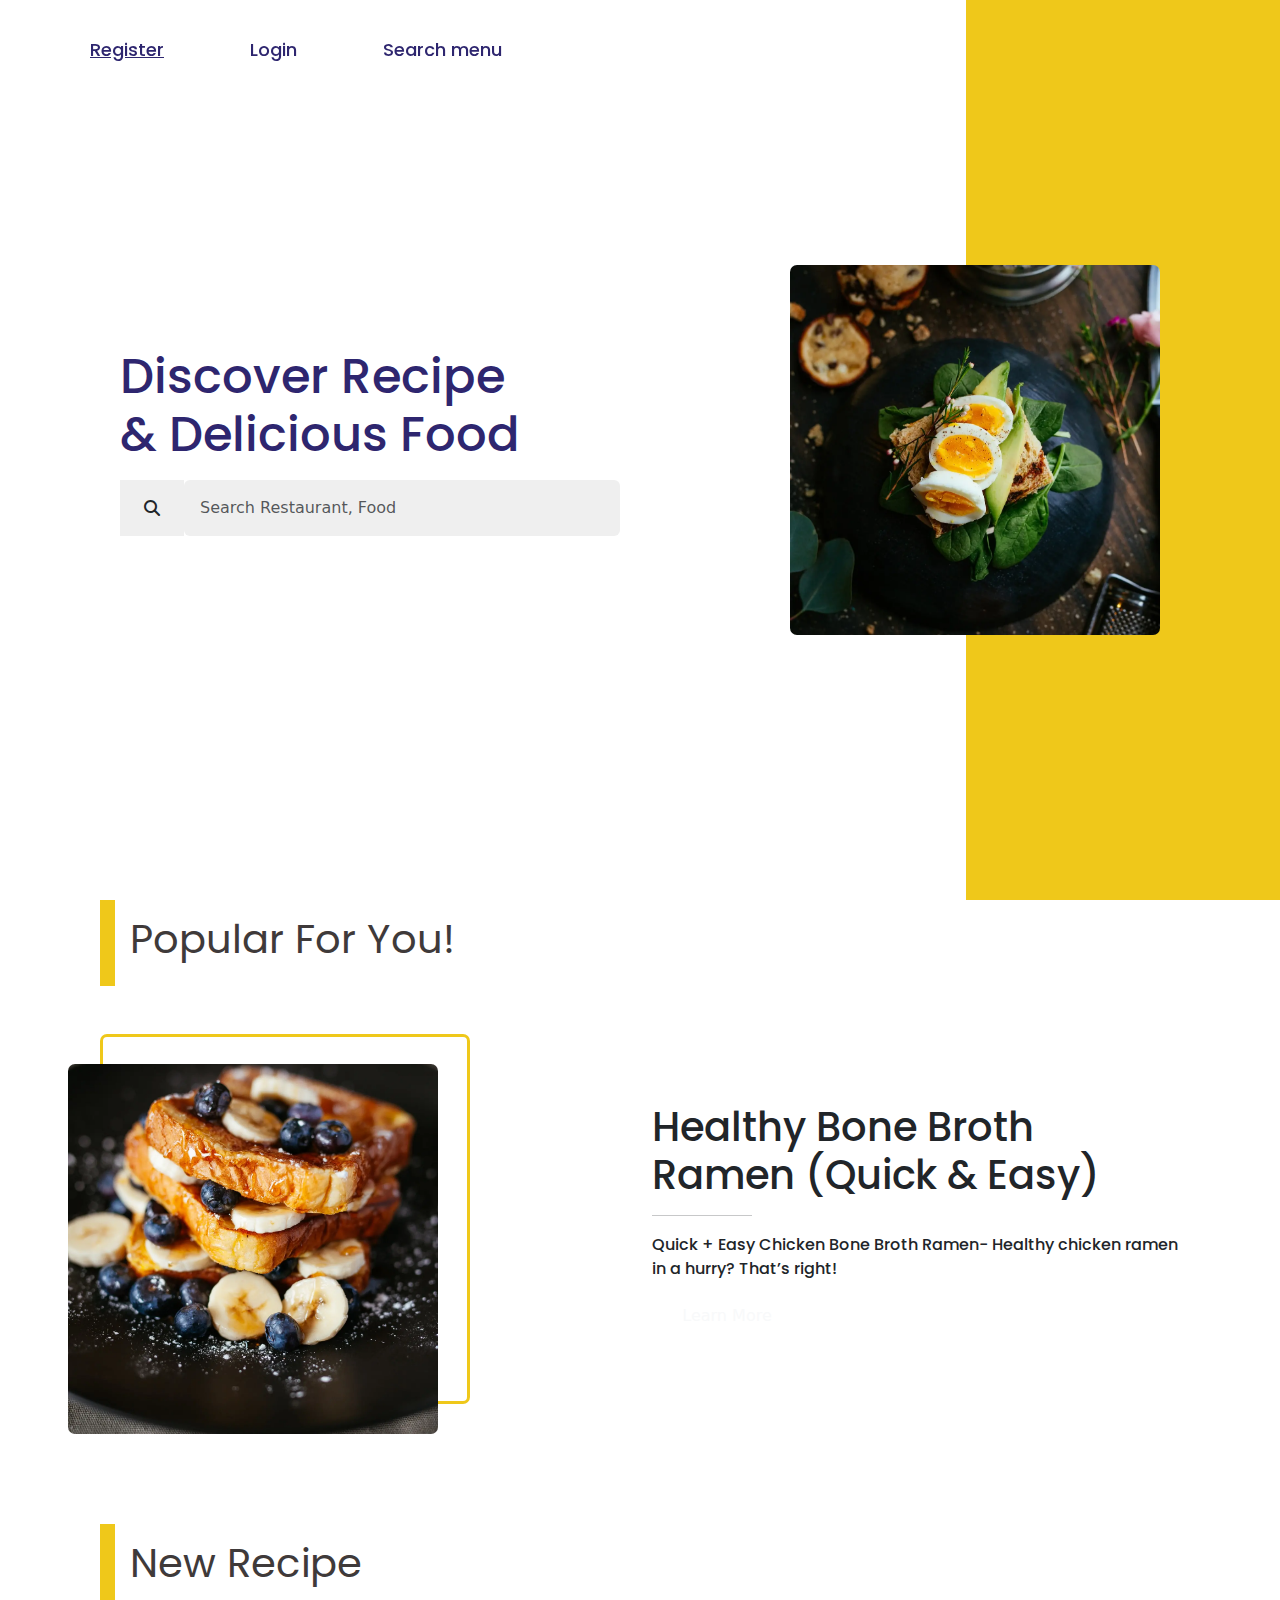
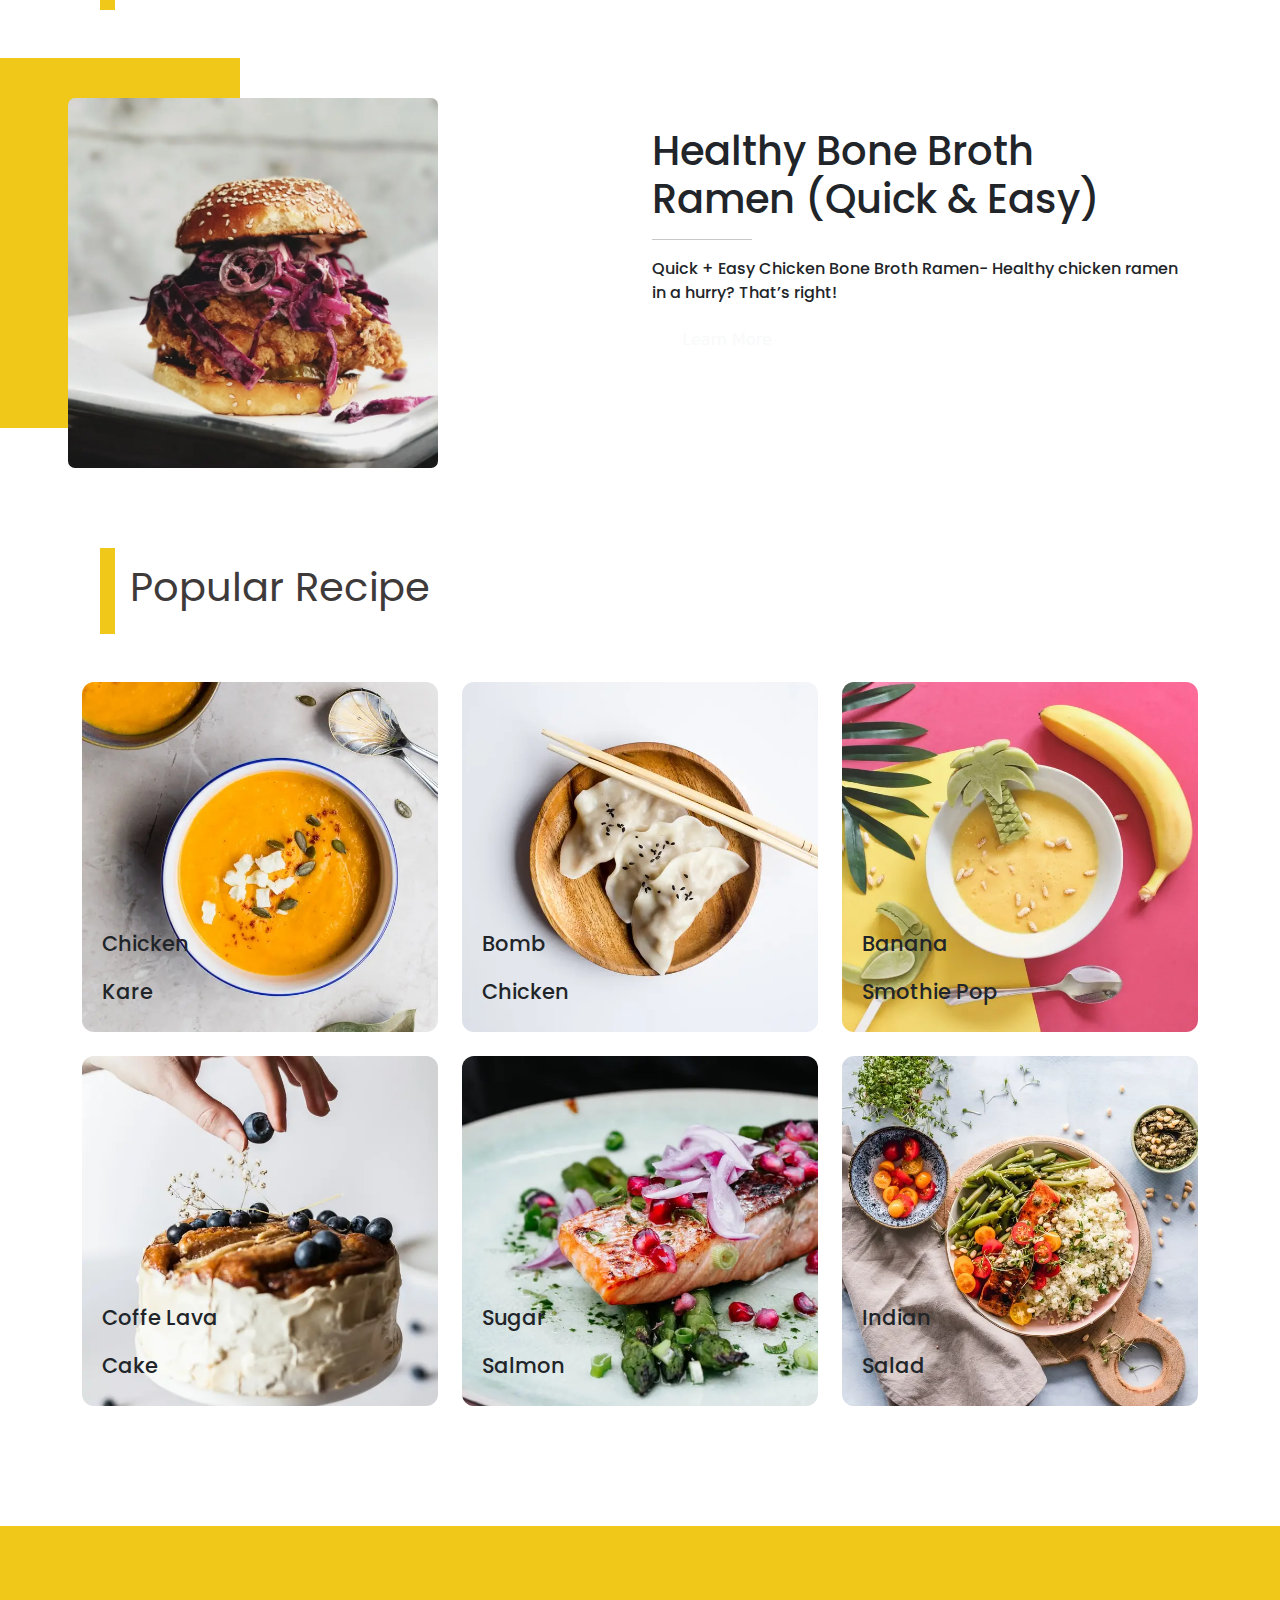
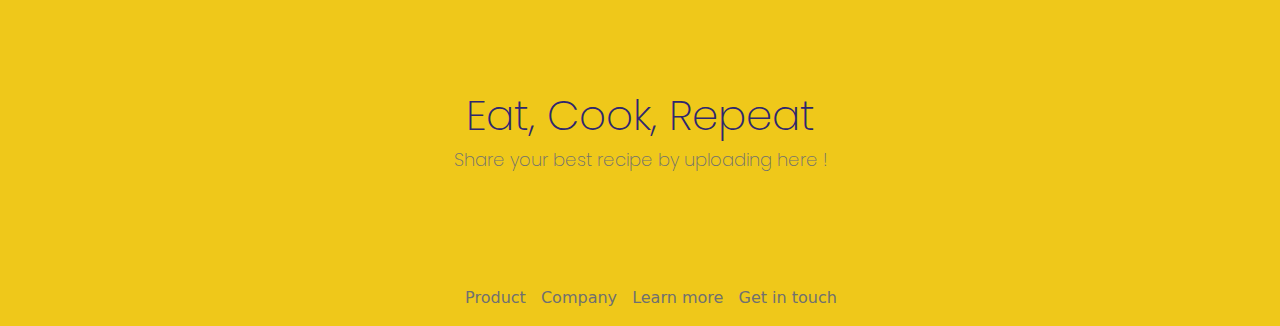
==== index.html @ 48947a73 "slicing frontend recipes" ====
<!doctype html>
<html lang="en">

<head>
    <meta charset="UTF-8">
    <meta http-equiv="X-UA-Compatible" content="IE=edge">
    <meta name="viewport" content="width=device-width, initial-scale=1.0">
    <link rel="stylesheet" href="https://cdn.jsdelivr.net/npm/bootstrap@5.2.3/dist/css/bootstrap.min.css">
    <link rel="stylesheet" href="https://cdnjs.cloudflare.com/ajax/libs/font-awesome/6.3.0/css/all.min.css">
    <link rel="stylesheet" href="style/style.css">

  <title>Index Recipes</title>
</head>

<body>
  <!-- navbar -->
            <nav class="navbar fixed-top navbar-expand-sm navbar-light">
                <div class="container">
                    <button class="navbar-toggler" type="button" data-bs-toggle="collapse" data-bs-target="#mynavbar">
                        <span class="navbar-toggler-icon"></span>
                    </button>
                    <div class="collapse navbar-collapse" id="mynavbar">
                        <ul class="navbar-nav me-auto">
                            <li class="nav-item">
                                <a class="nav-link active" href="register.html">Register</a>
                            </li>
                            <li class="nav-item">
                                <a class="nav-link" href="login.html">Login</a>
                            </li>
                            <li class="nav-item">
                                <a class="nav-link" href="serachMenu.html">Search menu</a>
                            </li>
                        </ul>
                    </div>
                </div>
            </nav>


    <section class="hero row">
      <div class="content col-10 col-sm-9 d-flex flex-column justify-content-center ">
        <h1 class="display-5 mb-3">Discover Recipe & Delicious Food</h1>
        <div class="search mb-3">
          <label class="py-2 px-4" for="search"><i class="fas fa-search"></i></label>
          <input type="search" class="form-control p-3" id="search" placeholder="Search Restaurant, Food">
        </div>
      </div>
      <div class="decoration col-2 col-sm-3 d-flex align-items-center background-landing">
        <img class="d-none d-md-block" src="assets/img/landing-hero.webp" alt="Hero Image">
      </div>
    </section>

    <!-- popular -->
    <section class="popular mb-10">
      <div class="title-section mb-4 mb-md-5">
        <h1>Popular For You!</h1>
      </div>
      <div class="row">
        <div class="left col-12 col-md-6">
          <img src="./assets/img/landing-suggestion.webp" alt="popular Image">
          <div></div>
        </div>
        <div class="right col-12 col-md-6">
          <div>
            <h1>Healthy Bone Broth Ramen (Quick & Easy)</h1>
            <hr>
            <p>
              Quick + Easy Chicken Bone Broth Ramen- Healthy chicken ramen in a hurry? That’s right!
            </p>
            <a href="/detail.html" class="btn back-primary text-light" style="width: 150px;">Learn More</a>
          </div>
        </div>
      </div>
    </section>

    <!-- new -->
    <section class="new mb-10">
      <div class="title-section mb-4 mb-md-5">
        <h1>New Recipe</h1>
      </div>
      <div class="row">
        <div class="left col-12 col-md-6">
          <img src="./assets/img/landing-new.webp" alt="New Recipe Image">
          <div></div>
        </div>
        <div class="right col-12 col-md-6">
          <div>
            <h1>Healthy Bone Broth Ramen (Quick & Easy)</h1>
            <hr>
            <p>
              Quick + Easy Chicken Bone Broth Ramen- Healthy chicken ramen in a hurry? That’s right!
            </p>
            <a href="/detail.html" class="btn back-primary text-light" style="width: 150px;">Learn More</a>
          </div>
        </div>
      </div>
    </section>

    <!-- popular -->
    <section class="popular mb-10">
      <div class="title-section mb-4 mb-md-5">
        <h1>Popular Recipe</h1>
      </div>
      <div class="container">
        <div class="row row-cols-1 row-cols-sm-2 row-cols-md-3 g-4">
          <div class="col">
            <a href="/detail.html">
              <div class="card align-items-center">
                <p class="title text-dark">Chicken <br> Kare</p>
                <img src="./assets/img/popular-1.webp" class="card-img-top" alt="Chicken Kare">
              </div>
            </a>
          </div>
          <div class="col">
            <a href="/detail.html">
              <div class="card align-items-center">
                <p class="title text-dark">Bomb <br> Chicken</p>
                <img src="./assets/img/popular-2.webp" class="card-img-top" alt="Bomb Chicken">
              </div>
            </a>
          </div>
          <div class="col">
            <a href="/detail.html">
              <div class="card align-items-center">
                <p class="title text-dark">Banana <br> Smothie Pop</p>
                <img src="./assets/img/popular-3.webp" class="card-img-top" alt="Banana Smothie Pop">
              </div>
            </a>
          </div>
          <div class="col">
            <a href="/detail.html">
              <div class="card align-items-center">
                <p class="title text-dark">Coffe Lava <br> Cake</p>
                <img src="./assets/img/popular-4.webp" class="card-img-top" alt="Coffe Lava Cake">
              </div>
            </a>
          </div>
          <div class="col">
            <a href="/detail.html">
              <div class="card align-items-center">
                <p class="title text-dark">Sugar <br> Salmon</p>
                <img src="./assets/img/popular-5.webp" class="card-img-top" alt="Sugar Salmon">
              </div>
            </a>
          </div>
          <div class="col">
            <a href="/detail.html">
              <div class="card align-items-center">
                <p class="title text-dark">Indian <br> Salad</p>
                <img src="./assets/img/popular-6.webp" class="card-img-top" alt="Indian Salad">
              </div>
            </a>
          </div>
        </div>
      </div>
    </section>
  </div>

  <!-- footer -->
  <footer class="footer" style="margin-top: 70px;">
    <div class="card text-center justify-content-center" style="
    height: 400px; background-color: #EFC81A; border-radius: 0; border: none; ">
        <div class="card-body" style="margin-top: 150px;">
            <h5 class="card-title">Eat, Cook, Repeat</h5>
            <p class="card-text">Share your best recipe by uploading here !</p>
        </div>
        <div class="menu-footer">
            <ul>
                <li style="list-style: none;">
                    <a href="">Product </a>
                    <a href="">Company </a>
                    <a href="">Learn more</a>
                    <a href="">Get in touch</a>
                </li>
            </ul>
        </div>
    </div>
</footer>

  <script src="https://cdn.jsdelivr.net/npm/bootstrap@5.2.3/dist/js/bootstrap.bundle.min.js"></script>
</body>

</html>
---- style/style.css ----
@import url('https://fonts.googleapis.com/css2?family=Poppins:wght@200;400;600&display=swap');

:root {
  --yellow: #EFC81A;
  --light-color: #696F79;
  --blue-dark: #2E266F;
  --secondary: #E7E7E7;
  --black: #000000;
  --dark: #3F3A3A;
  --border: .2rem solid var(--black);
}

.recipe h2 {
  justify-content: center;
  margin-top: 130px;
  font-family: 'Poppins';
  font-style: normal;
  font-weight: 700;
  font-size: 30px;
  line-height: 45px;

  /* identical to box height */
  display: flex;
  align-items: center;

  color: var(--yellow);
}

.recipe h2 .started {
  justify-content: center;
  margin-top: 401px;
  font-family: 'Poppins';
  font-style: normal;
  font-weight: 700;
  font-size: 30px;
  line-height: 45px;

  /* identical to box height */
  display: flex;
  align-items: center;

  color: var(--yellow);
}

.recipe p {
  margin-top: 22px;
  justify-content: center;
  font-family: 'Poppins';
  font-style: normal;
  font-weight: 400;
  font-size: 18px;
  line-height: 28px;

  /* identical to box height, or 156% */
  display: flex;
  align-items: center;

  color: var(--light-color);
}

.form-input .form-label {
  color: var(--light-color);
  font-family: 'Poppins';
  font-size: 16px;
  font-weight: 500;
  line-height: 24px;
  margin-top: 12px;
}

.form-input .form-control {
  font-family: 'Poppins';
  font-style: normal;
  font-weight: 500;
  font-size: 14px;
  line-height: 21px;
  width: 426px;
  height: 64px;
  left: 748px;
  top: 577px;

  background: #FFFFFF;
  border-radius: 6px;

}

.form-input .form-control:hover {
  border: 1px solid var(--yellow);
  box-shadow: 0px 4px 10px 3px rgba(0, 0, 0, 0.11);
}

.button-input {
  position: relative;
  background-color: var(--yellow) !important;
  font-family: 'Poppins';
  margin-top: 37px;
  text-align: center;
  color: #FFFFFF;
  width: 426px;
  height: 64px;
}


.button-input:hover {
  color: #FFFFFF !important;
}

.form-check-input {
  border-color: var(--yellow);
  background-color: var(--yellow) !important;
  border: none;
}

.form-check label {
  color: var(--light-color);
  font-family: 'Poppins';
  margin-left: 15px;
  line-height: 24px;
  font-weight: 400;
}

.already {
  font-family: 'Poppins';
  font-style: normal;
  font-weight: 500;
  font-size: 13px;
  line-height: 20px;
  /* identical to box height */

  justify-content: center;
  text-align: center;
  margin-top: 125px;
  margin-bottom: 20px;

  color: #999999;
}

.already span a {
  text-decoration: none;
  color: var(--yellow);
}


/* Style login */

.form-login .form-label {
  color: var(--light-color);
  font-family: 'Poppins';
  font-size: 16px;
  font-weight: 500;
  line-height: 24px;
  margin-top: 12px;
}


.form-login .form-control {
  font-family: 'Poppins';
  font-style: normal;
  font-weight: 500;
  font-size: 14px;
  line-height: 21px;
  width: 426px;
  height: 64px;
  left: 748px;
  top: 577px;

  background: #FFFFFF;
  border-radius: 6px;
}


/* forgot password */
.form-forgot .form-label {
  color: var(--light-color);
  font-family: 'Poppins';
  font-size: 16px;
  font-weight: 500;
  line-height: 24px;
  margin-top: 12px;
}


.form-forgot .form-control {
  font-family: 'Poppins';
  font-style: normal;
  font-weight: 500;
  font-size: 14px;
  line-height: 21px;
  width: 426px;
  height: 64px;
  left: 748px;
  top: 577px;

  background: #FFFFFF;
  border-radius: 6px;

}

.form-forgot .link-forgot {
  font-family: 'Poppins';
  font-style: normal;
  font-weight: 500;
  font-size: 13px;
  line-height: 20px;
  color: var(--light-color);
  margin-top: 12px;
}

.form-forgot .link-forgot span a {
  color: var(--yellow);
  text-decoration: none;
}

/* modal alert */
.modal-alert h4 {
  color: var(--yellow);

  font-family: 'Poppins';
  font-weight: 600;
  font-size: 30px;
  line-height: 45px;
  margin-top: 131px;
  justify-content: center;
}

.modal-alert p {
  font-family: 'Poppins';
  font-style: normal;
  font-weight: 900;
  font-size: 18px;
  line-height: 28px;
  color: var(--light-color);
  text-align: center;
  margin-top: 48px;
  margin-bottom: 64px;
}

.button-oke button {
  position: relative;
  background-color: var(--yellow) !important;
  font-family: 'Poppins';
  margin-top: 37px;
  text-align: center;
  color: #FFFFFF;
  width: 426px;
  height: 64px;
  margin-top: 64px;
  margin-bottom: 68px;
}

.button-oke button:hover {
  color: #FFFFFF;
}

/* update profile */
.form-login .link-update-profile {
  font-family: 'Poppins';
  font-style: normal;
  font-weight: 500;
  font-size: 13px;
  line-height: 20px;
  color: var(--light-color);
  margin-top: 12px;
}

.form-login .link-update-profile span a {
  color: var(--yellow);
  text-decoration: none;
}

.image-circle-wrappper {
  max-width: 200px;
  max-height: 200px;
  border-radius: 50%;
  overflow: hidden;
}

.wrapper {
  justify-content: center;
  text-align: center;
  display: flex;
  margin-top: 364px;
}

.change-picture {
  justify-content: center;
  text-align: center;
  display: flex;
  margin-top: 21px;
  font-family: 'Poppins';
  font-style: normal;
  font-weight: 500;
  font-size: 18px;
  line-height: 27px;
  text-align: center;
  margin-bottom: 65px;
}

.navbar-nav a {
  color: var(--blue-dark);
  margin-right: 70px;
  font-family: 'Poppins';
  font-style: normal;
  font-weight: 500;
  font-size: 18px;
  line-height: 27px;
}

.navbar-nav .active {
  text-decoration: underline;
  color: var(--blue-dark) !important;
}

.navbar {
  margin-top: 20px;
}

.image-profile img {
  max-width: 64px;
  max-height: 64px;
  border-radius: 50%;
  overflow: hidden;
}

.image-profile li p {
  font-family: 'Poppins';
  font-style: normal;
  font-weight: 500;
  font-size: 18px;
  margin-bottom: -6px;
}

.image-profile li a {
  font-family: 'Poppins';
  font-style: normal;
  font-weight: 600;
  font-size: 22px;
  list-style: none;
  text-decoration: none;
  color: var(--black);
}

.image-profile .line-left {
  width: 5px;
  height: 97px;
  background-color: var(--yellow);
  margin-right: 16px;
  margin-top: -14px;
}

/* modal logout */
.modal-logout h4 {
  color: var(--yellow);

  font-family: 'Poppins';
  font-weight: 600;
  font-size: 30px;
  line-height: 45px;
  margin-top: 131px;
}

.modal-logout p {
  font-family: 'Poppins';
  font-style: normal;
  font-weight: 900;
  font-size: 18px;
  line-height: 28px;
  color: var(--light-color);
  text-align: center;
  margin-top: 90px;
}

.button-yes button {
  position: relative;
  background-color: var(--secondary) !important;
  font-family: 'Poppins';
  margin-top: 28px;
  text-align: center;
  color: #FFFFFF;
  width: 426px;
  height: 64px;
  margin-top: -100px;
  margin-bottom: 68px;
}

.button-yes button:hover {
  color: #FFFFFF !important;
}

/* detail profile */
.profile-recipes img {
  max-width: 64px;
  max-height: 64px;
  border-radius: 50%;
  overflow: hidden;
}

.profile-recipes .title h5 {

  font-family: 'Poppins';
  font-style: normal;
  font-weight: 500;
  font-size: 24px;
  color: var(--black);


}

.profile-recipes p {
  font-family: 'Poppins';
  font-weight: 900;
  font-size: 24px;
  text-transform: capitalize;

}

.profile-recipes h5 {
  font-family: 'Poppins';
  font-weight: 500;
  font-size: 24px;
}

.profile-recipes span {
  top: 281px;
  font-family: 'Poppins';
  font-style: normal;
  font-weight: 400;
  font-size: 16px;

  /* identical to box height, or 258% */
  display: flex;
  text-transform: capitalize;

  color: var(--black);
}

.profile-recipes .like a {
  margin-right: 128px;

  font-family: 'Poppins';
  font-size: 24px;
  font-weight: 500;
  align-items: center;
  text-transform: capitalize;
  text-decoration: none;
}

.footer h5 {
  font-family: 'Poppins';
  font-style: normal;
  font-weight: 200;
  font-size: 42px;
  line-height: 48px;
  color: #2E266F;
  ;
}

.footer p {
  font-family: 'Poppins';
  font-style: normal;
  font-weight: 200;
  font-size: 18px;
  line-height: 24px;

  color: #707070;
}

.footer .menu-footer a {
  text-decoration: none;
  color: #707070;
  margin-right: 10px;
}

/* Searc Menu */
.profile-recipes .discover p {
  font-family: 'Poppins';
  font-style: normal;
  font-weight: 500;
  font-size: 42px;
  line-height: 50px;
  color: var(--blue-dark);
}

.search form input {
  background-color: #EFEFEF;
  border: none;
}

.search form button {
  background-color: #EFC81A;
  border: none;
  color: #FFFFFF;
}

.search form button:hover {
  background-color: var(--yellow);
}

.menu-search button {
  margin-top: 20px;
  margin-right: 10px;
  border: none;
  color: #FFFFFF;
  font-style: 'Poppins';
}

.menu-search button:hover {
  color: #FFFFFF;
}

/* detail menu */
.detail-menu h1 {
  font-family: 'Poppins';
  font-style: normal;
  font-weight: 500;
  font-size: 42px;
  line-height: 90px;
  text-align: center;
  margin-top: 96px;
  color: var(--blue-dark);
}

.ingradients h4 {
  font-family: 'Poppins';
  font-style: normal;
  font-weight: 500;
  font-size: 40px;
  line-height: 62px;
  color: var(--dark);
}

.ingradients p {

  font-family: 'Poppins';
  font-style: normal;
  font-weight: 200;
  font-size: 28px;
  line-height: 54px;
  display: flex;
}

.comment img {
  max-width: 64px;
  max-height: 64px;
  border-radius: 50%;
  overflow: hidden;
}

.comment p {
  font-family: 'Poppins';
  font-weight: 900;
  font-size: 24px;
  text-transform: capitalize;

}

.comment h5 {
  font-family: 'Poppins';
  font-weight: 500;
  font-size: 24px;
}

/* Add menu */

.add-menu form input,
.add-menu textarea,
.add-menu select {
  background-color: #F6F5F4;
  border: none;
}


/* Index */


.hero {
  height: 100vh;
}

.hero .content h1 {
  max-width: 400px;
  margin-left: 22px;
  color: var(--blue-dark);
  font-family: 'Poppins';
  font-weight: 500;
}

.hero .content .search {
  display: flex;
  max-width: 400px;
  margin-left: 22px;
}

.hero .content .search label {
  display: flex;
  justify-content: center;
  align-items: center;
  background-color: #EFEFEF;
  border: none;
}

.hero .content .search label:hover {
  cursor: pointer;
}

.hero .content .search input {
  background-color: #EFEFEF;
  border: none;
}

.hero .content .search input:focus {
  background-color: #ffffff;
}

.hero .decoration img {
  position: absolute;
  right: 50px;
  width: 220px;
  height: 220px;
  object-fit: cover;
  border-radius: 7px;
}

.title-section {
  border-left: 15px solid #EFC81A;
  padding: 15px;
  display: flex;
  color: #3F3A3A;
  margin-left: 20px;
}

.title-section h1 {
  font-family: 'Poppins';
  font-weight: 400;

}

.popular .row {
  min-height: 300px;
}

.popular .left {
  position: relative;
}

.popular .left div {
  width: 220px;
  height: 220px;
  border-radius: 7px;
  border: 3px solid #EFC81A;
  margin-left: 20px;
}

.popular .left img {
  width: 220px;
  height: 220px;
  position: absolute;
  top: 20px;
  left: 53px;
  object-fit: cover;
  border-radius: 7px;
}

.popular .right {
  margin-top: 60px;
}

.popular .right div {
  margin-right: 20px;
  margin-left: 20px;
}

hr {
  width: 100px;
  height: 2px;
}

/* new */
.new .row {
  min-height: 300px;
}

.new .left {
  position: relative;
}

.new .left div {
  width: 220px;
  height: 220px;
  background-color: #EFC81A;
  margin-left: -20px;
}

.new .left img {
  width: 220px;
  height: 220px;
  position: absolute;
  top: 25px;
  left: 53px;
  object-fit: cover;
  border-radius: 7px;
}

.new .right {
  margin-top: 60px;
}

.new .right div {
  margin-right: 20px;
  margin-left: 20px;
}

/* popular */
.popular .card {
  position: relative;
  border: none;
}

.popular .card {
  font-family: 'Poppins';
  font-size: 32px;
  line-height: 48px;
  font-weight: 500;
}

.popular .title {
  position: absolute;
  bottom: 0;
  left: 20px;
  font-size: 21px;
}

.popular img {
  object-fit: cover;
  border-radius: 12px;
  height: 250px;
}



.background-landing {
  background-color: #EFC81A !important;

}

.mb-10 {
  margin-bottom: 120px !important;
}






























@media (min-width: 768px) {
  .title-section {
    margin-left: 60px;
  }

  .hero .decoration img {
    right: 50px;
  }

  .hero .content h1 {
    margin-left: 50px;
  }

  .hero .content .search {
    margin-left: 50px;
  }

  .popular .left div {
    margin-left: 60px;
    width: 250px;
    height: 250px;
  }

  .popular .left img {
    top: -22px;
    left: 97px;
    width: 250px;
    height: 250px;
  }

  .popular .right {
    margin-top: 0;
  }

  .popular .right div {
    margin-right: 60px;
    margin-left: 0px;
  }

  .new .left img {
    width: 250px;
    height: 250px;
    top: 25px;
    left: 95px;
  }

  .new .left div {
    height: 250px;
  }

  .new .right {
    margin-top: 0;
  }

  .new .right div {
    margin-right: 60px;
    margin-left: 0px;
  }

  .popular img {
    height: 225px;
  }
}

@media (min-width: 992px) {
  .title-section {
    margin-left: 100px;
  }

  /* hero */
  .hero .decoration img {
    right: 100px;
    width: 290px;
    height: 290px;
  }

  .hero .content h1 {
    margin-left: 100px;
  }

  .hero .content .search {
    max-width: 450px;
    margin-left: 100px;
  }

  /* popular */
  .popular .left img {
    width: 330px;
    height: 330px;
    top: -25px;
    left: 85px;
  }

  .popular .left div {
    margin-left: 100px;
    width: 330px;
    height: 330px;
  }

  .popular .right {
    display: flex;
    align-items: center;
  }

  .popular .right h1,
  .popular .right p {
    font-family: 'Poppins';
    font-weight: 500;
  }

  .popular .right div {
    margin-right: 100px;
  }

  /* new */
  .new .left img {
    width: 330px;
    height: 330px;
    top: 40px;
    left: 85px;
  }

  .new .left div {
    height: 330px;
  }

  .new .right {
    display: flex;
    align-items: center;
  }

  .new .right h1,
  .new .right p {
    font-family: 'Poppins';
    font-weight: 500;
  }

  .new .right div {
    margin-right: 100px;
  }

  /* popular */
  .popular img {
    height: 300px;
  }
}

@media (min-width: 1200px) {

  /* hero */
  .hero .decoration img {
    right: 120px;
    width: 370px;
    height: 370px;
  }

  .hero .content h1 {
    max-width: 400px;
    margin-left: 120px;
  }

  .hero .content .search {
    max-width: 500px;
    margin-left: 120px;
  }

  /* popular */
  .popular .left div {
    width: 370px;
    height: 370px;
  }

  .popular .left img {
    top: 30px;
    left: 80px;
    width: 370px;
    height: 370px;
  }

  /* new */
  .new .left img {
    width: 370px;
    height: 370px;
    top: 40px;
    left: 80px;
  }

  .new .left div {
    width: 260px;
    height: 370px;
  }

  /* popular */
  .popular img {
    height: 350px;
  }
}


@media (max-width: 450px) {
  .form-input .form-label {
    color: var(--light-color);
    font-family: 'Poppins';
    font-size: 14px;
    font-weight: 400;
    line-height: 20px;
    margin-top: 10px;
  }

  .form-input .form-control {
    font-family: 'Poppins';
    font-style: normal;
    font-weight: 500;
    font-size: 12px;
    line-height: 21px;
    width: 340px;
    height: 60px;
    left: 200px;
    top: 577px;

    background: #FFFFFF;
    border-radius: 6px;

  }

  .form-input .form-control:hover {
    border: 5px solid var(--yellow);
    box-shadow: 0px 4px 10px 3px rgba(0, 0, 0, 0.11);
  }

  .form-login .form-control {
    font-family: 'Poppins';
    font-style: normal;
    font-weight: 500;
    font-size: 12px;
    line-height: 21px;
    width: 340px;
    height: 60px;
    left: 200px;
    top: 577px;

    background: #FFFFFF;
    border-radius: 6px;

  }

  .form-forgot .form-control {
    font-family: 'Poppins';
    font-style: normal;
    font-weight: 500;
    font-size: 12px;
    line-height: 21px;
    width: 340px;
    height: 60px;
    left: 200px;
    top: 577px;

    background: #FFFFFF;
    border-radius: 6px;

  }

  .button-input {
    position: relative;
    background-color: var(--yellow) !important;
    font-family: 'Poppins';
    margin-top: 37px;
    text-align: center;
    color: #FFFFFF;
    width: 340px;
    height: 60px;
  }

  .recipe h2 {
    margin-top: 40px;
    text-align: center;
  }

  .already {
    margin-top: 40px;
  }

  .image-profile .line-left {
    width: 3px;
    height: 60px;
    background-color: var(--yellow);
    margin-right: 16px;
    margin-top: 1px;
  }

  .profile-recipes .container {
    margin-left: 10px !important;
  }

  .detail-menu .image img {
    width: 360px !important;
    height: 300px !important;
  }

  .profile-recipes span {
    justify-content: left !important;
  }


}
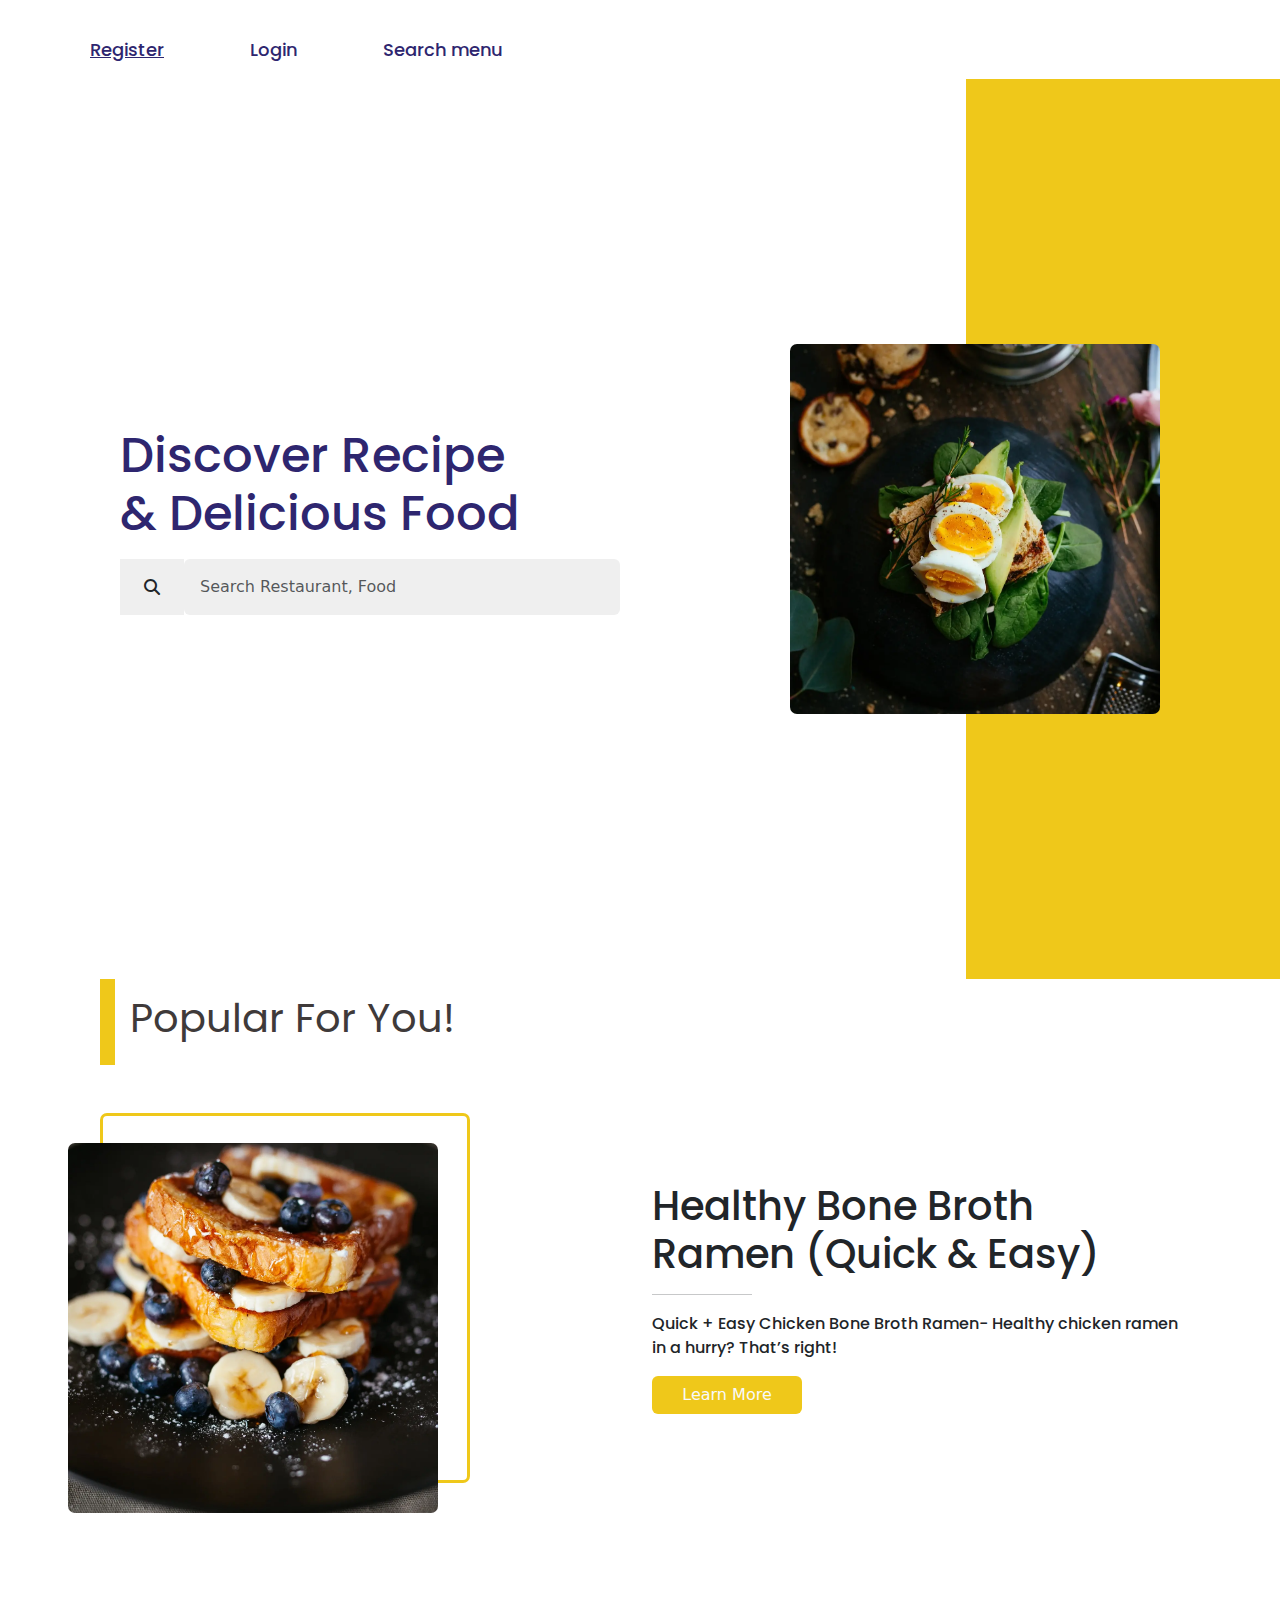
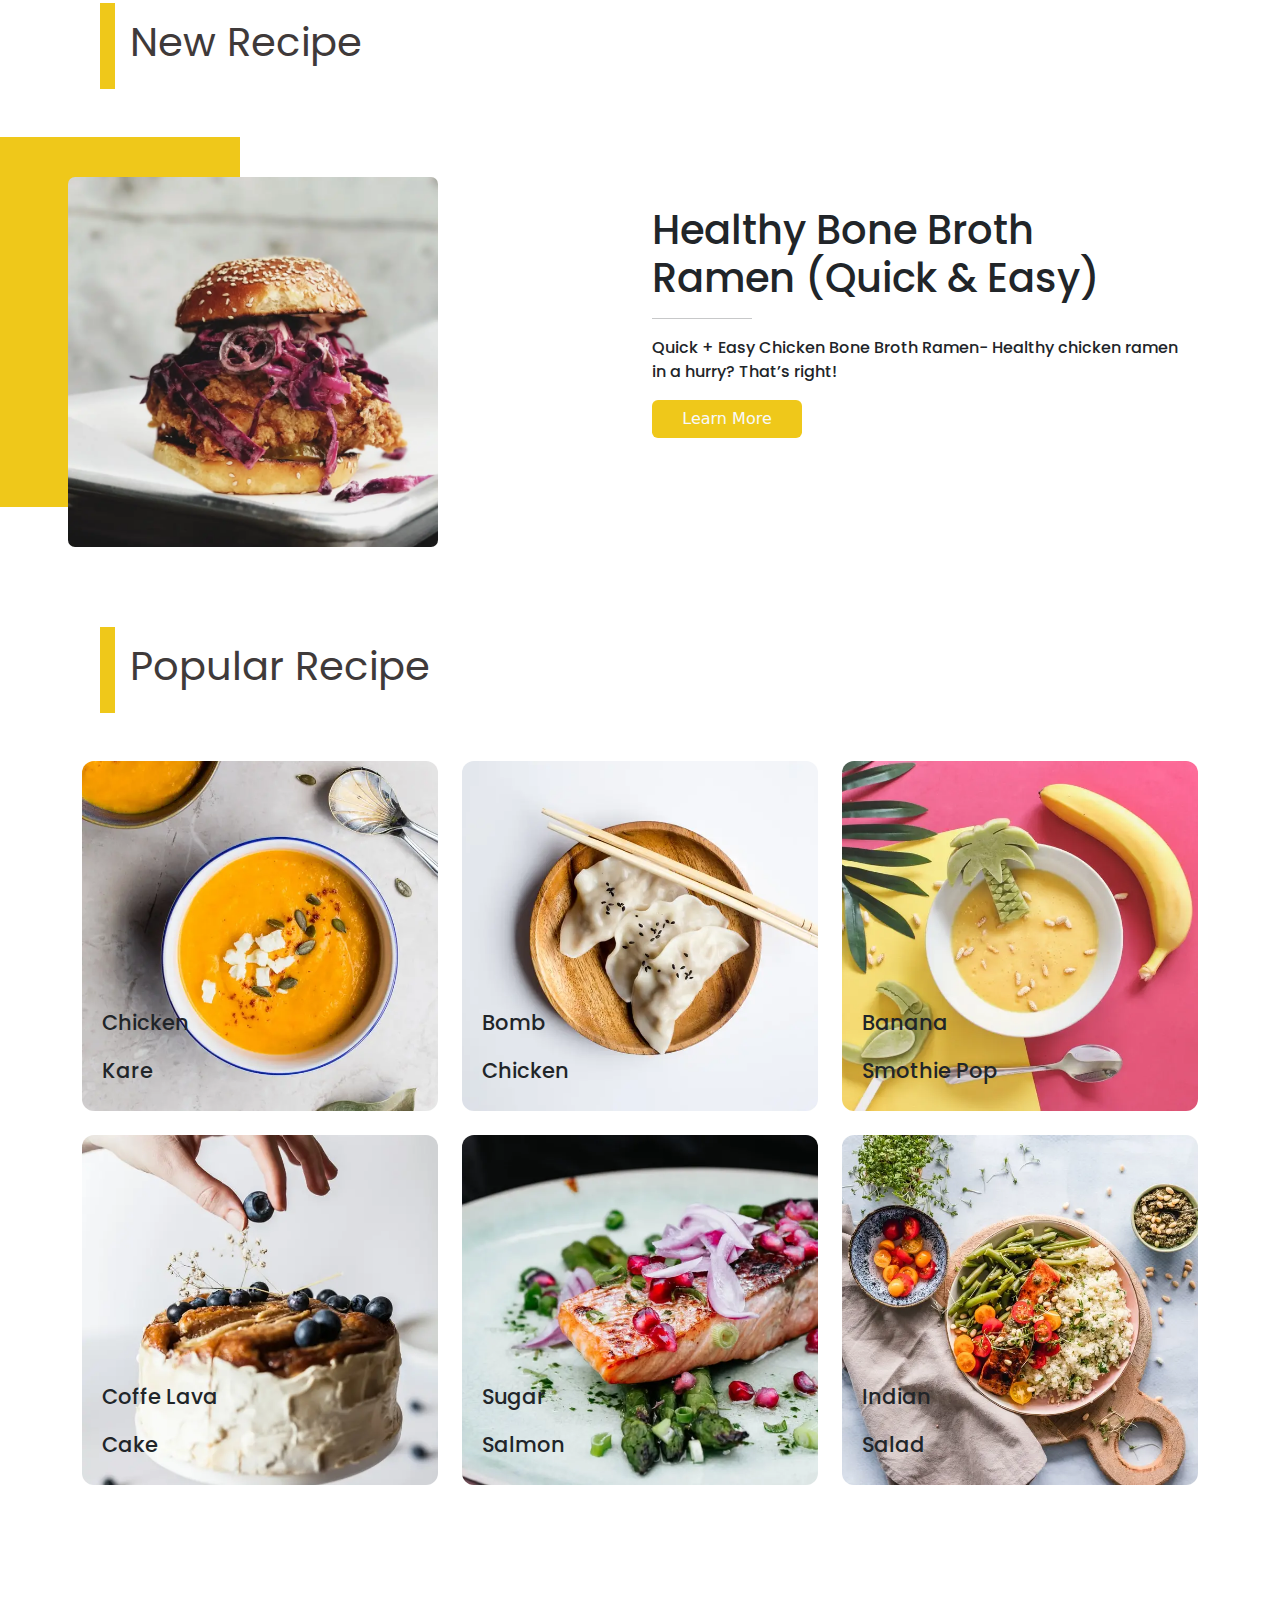
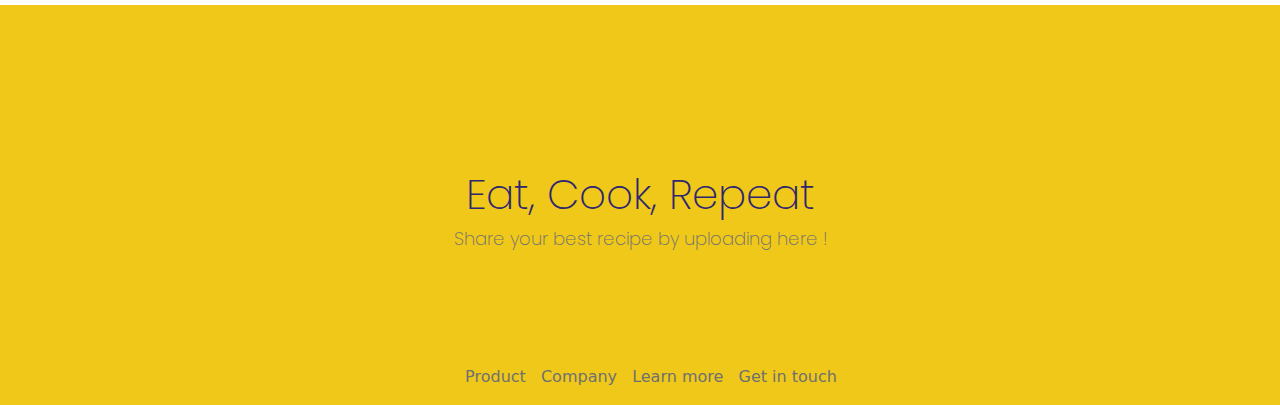
==== commit ce66fda2: "memperbaiki bagian home" ====
--- a/index.html
+++ b/index.html
@@ -14,7 +14,7 @@
 
 <body>
   <!-- navbar -->
-            <nav class="navbar fixed-top navbar-expand-sm navbar-light">
+    <nav class="navbar navbar-expand-sm navbar-light">
                 <div class="container">
                     <button class="navbar-toggler" type="button" data-bs-toggle="collapse" data-bs-target="#mynavbar">
                         <span class="navbar-toggler-icon"></span>
@@ -33,7 +33,7 @@
                         </ul>
                     </div>
                 </div>
-            </nav>
+    </nav>
 
 
     <section class="hero row">
--- a/style/style.css
+++ b/style/style.css
@@ -746,34 +746,9 @@
   margin-bottom: 120px !important;
 }
 
-
-
-
-
-
-
-
-
-
-
-
-
-
-
-
-
-
-
-
-
-
-
-
-
-
-
-
-
+.back-primary {
+  background-color: #EFC81A !important;
+}
 
 @media (min-width: 768px) {
   .title-section {
